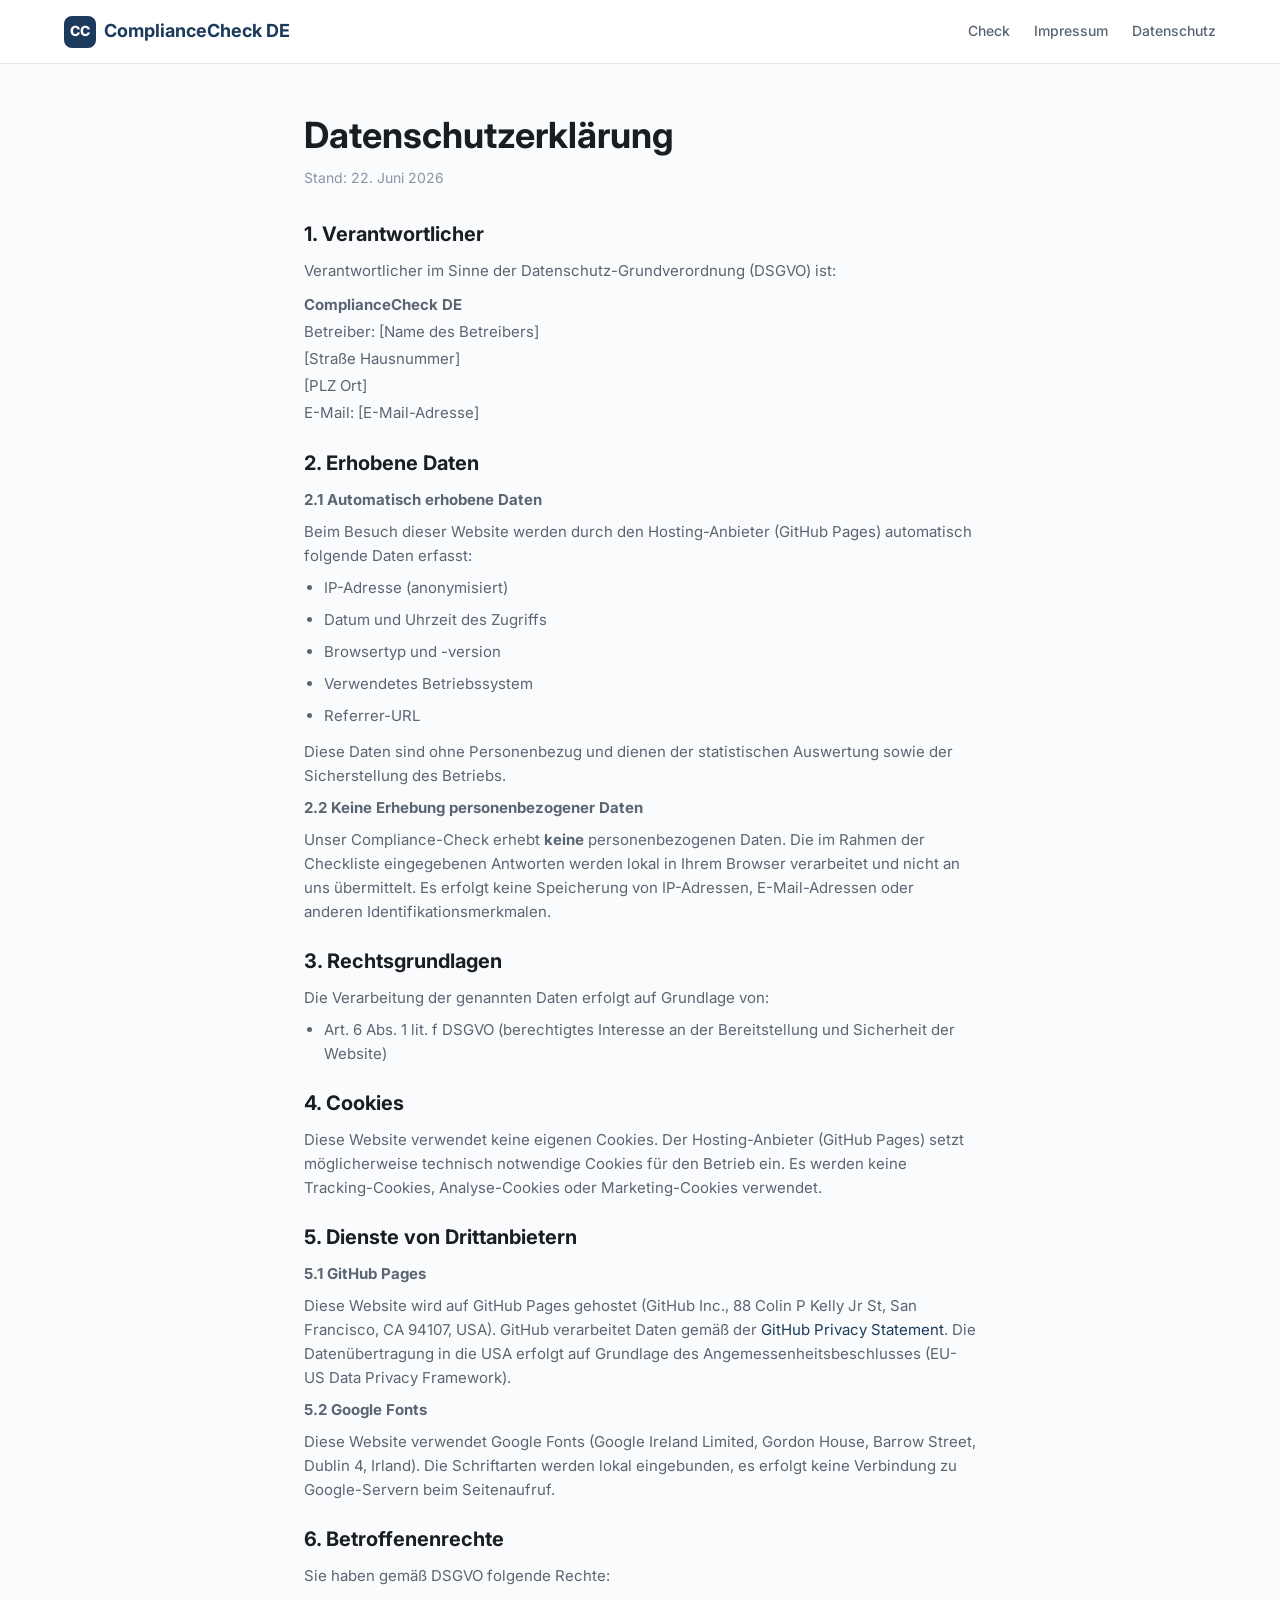
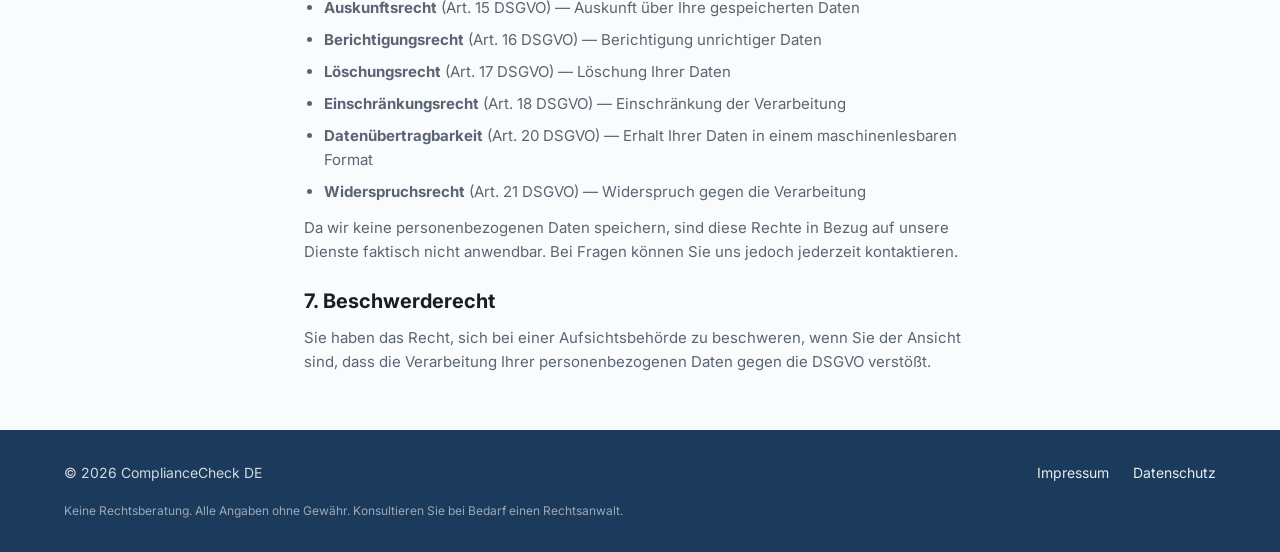
==== datenschutz.html @ 5de9559d "Initial commit: ComplianceCheck DE — interactive compliance checker for German websites" ====
<!DOCTYPE html>
<html lang="de">
<head>
<meta charset="UTF-8">
<meta name="viewport" content="width=device-width, initial-scale=1.0">
<title>Datenschutzerklärung — ComplianceCheck DE</title>
<meta name="description" content="Datenschutzerklärung von ComplianceCheck DE — Informationen zur Verarbeitung personenbezogener Daten gemäß DSGVO">
<link rel="preconnect" href="https://fonts.googleapis.com">
<link rel="preconnect" href="https://fonts.gstatic.com" crossorigin>
<link href="https://fonts.googleapis.com/css2?family=Inter:wght@400;500;600;700;800&display=swap" rel="stylesheet">
<link rel="stylesheet" href="style.css">
</head>
<body>

<header class="site-header">
  <div class="header-inner">
    <a href="/" class="logo">
      <span class="logo-icon">CC</span>
      ComplianceCheck DE
    </a>
    <nav class="nav">
      <a href="/">Check</a>
      <a href="impressum.html">Impressum</a>
      <a href="datenschutz.html" aria-current="page">Datenschutz</a>
    </nav>
  </div>
</header>

<main class="legal-page">
  <h1>Datenschutzerklärung</h1>
  <p class="stand">Stand: 22. Juni 2026</p>

  <h2>1. Verantwortlicher</h2>
  <p>Verantwortlicher im Sinne der Datenschutz-Grundverordnung (DSGVO) ist:</p>
  <address>
    <strong>ComplianceCheck DE</strong><br>
    Betreiber: [Name des Betreibers]<br>
    [Straße Hausnummer]<br>
    [PLZ Ort]<br>
    E-Mail: [E-Mail-Adresse]
  </address>

  <h2>2. Erhobene Daten</h2>
  <p><strong>2.1 Automatisch erhobene Daten</strong></p>
  <p>Beim Besuch dieser Website werden durch den Hosting-Anbieter (GitHub Pages) automatisch folgende Daten erfasst:</p>
  <ul>
    <li>IP-Adresse (anonymisiert)</li>
    <li>Datum und Uhrzeit des Zugriffs</li>
    <li>Browsertyp und -version</li>
    <li>Verwendetes Betriebssystem</li>
    <li>Referrer-URL</li>
  </ul>
  <p>Diese Daten sind ohne Personenbezug und dienen der statistischen Auswertung sowie der Sicherstellung des Betriebs.</p>

  <p><strong>2.2 Keine Erhebung personenbezogener Daten</strong></p>
  <p>Unser Compliance-Check erhebt <strong>keine</strong> personenbezogenen Daten. Die im Rahmen der Checkliste eingegebenen Antworten werden lokal in Ihrem Browser verarbeitet und nicht an uns übermittelt. Es erfolgt keine Speicherung von IP-Adressen, E-Mail-Adressen oder anderen Identifikationsmerkmalen.</p>

  <h2>3. Rechtsgrundlagen</h2>
  <p>Die Verarbeitung der genannten Daten erfolgt auf Grundlage von:</p>
  <ul>
    <li>Art. 6 Abs. 1 lit. f DSGVO (berechtigtes Interesse an der Bereitstellung und Sicherheit der Website)</li>
  </ul>

  <h2>4. Cookies</h2>
  <p>Diese Website verwendet keine eigenen Cookies. Der Hosting-Anbieter (GitHub Pages) setzt möglicherweise technisch notwendige Cookies für den Betrieb ein. Es werden keine Tracking-Cookies, Analyse-Cookies oder Marketing-Cookies verwendet.</p>

  <h2>5. Dienste von Drittanbietern</h2>
  <p><strong>5.1 GitHub Pages</strong></p>
  <p>Diese Website wird auf GitHub Pages gehostet (GitHub Inc., 88 Colin P Kelly Jr St, San Francisco, CA 94107, USA). GitHub verarbeitet Daten gemäß der <a href="https://docs.github.com/en/site-policy/privacy-policies/github-privacy-statement" target="_blank" rel="noopener">GitHub Privacy Statement</a>. Die Datenübertragung in die USA erfolgt auf Grundlage des Angemessenheitsbeschlusses (EU-US Data Privacy Framework).</p>

  <p><strong>5.2 Google Fonts</strong></p>
  <p>Diese Website verwendet Google Fonts (Google Ireland Limited, Gordon House, Barrow Street, Dublin 4, Irland). Die Schriftarten werden lokal eingebunden, es erfolgt keine Verbindung zu Google-Servern beim Seitenaufruf.</p>

  <h2>6. Betroffenenrechte</h2>
  <p>Sie haben gemäß DSGVO folgende Rechte:</p>
  <ul>
    <li><strong>Auskunftsrecht</strong> (Art. 15 DSGVO) — Auskunft über Ihre gespeicherten Daten</li>
    <li><strong>Berichtigungsrecht</strong> (Art. 16 DSGVO) — Berichtigung unrichtiger Daten</li>
    <li><strong>Löschungsrecht</strong> (Art. 17 DSGVO) — Löschung Ihrer Daten</li>
    <li><strong>Einschränkungsrecht</strong> (Art. 18 DSGVO) — Einschränkung der Verarbeitung</li>
    <li><strong>Datenübertragbarkeit</strong> (Art. 20 DSGVO) — Erhalt Ihrer Daten in einem maschinenlesbaren Format</li>
    <li><strong>Widerspruchsrecht</strong> (Art. 21 DSGVO) — Widerspruch gegen die Verarbeitung</li>
  </ul>
  <p>Da wir keine personenbezogenen Daten speichern, sind diese Rechte in Bezug auf unsere Dienste faktisch nicht anwendbar. Bei Fragen können Sie uns jedoch jederzeit kontaktieren.</p>

  <h2>7. Beschwerderecht</h2>
  <p>Sie haben das Recht, sich bei einer Aufsichtsbehörde zu beschweren, wenn Sie der Ansicht sind, dass die Verarbeitung Ihrer personenbezogenen Daten gegen die DSGVO verstößt.</p>
</main>

<footer class="legal-footer">
  <div class="footer-inner">
    <span>&copy; 2026 ComplianceCheck DE</span>
    <div class="footer-links">
      <a href="impressum.html">Impressum</a>
      <a href="datenschutz.html">Datenschutz</a>
    </div>
  </div>
  <div class="footer-disclaimer">
    Keine Rechtsberatung. Alle Angaben ohne Gewähr. Konsultieren Sie bei Bedarf einen Rechtsanwalt.
  </div>
</footer>

</body>
</html>
---- style.css ----
*, *::before, *::after {
  box-sizing: border-box;
  margin: 0;
  padding: 0;
}

html {
  font-size: 16px;
  -webkit-text-size-adjust: 100%;
  scroll-behavior: smooth;
}

body {
  font-family: 'Inter', -apple-system, BlinkMacSystemFont, 'Segoe UI', system-ui, sans-serif;
  font-size: 1rem;
  line-height: 1.6;
  color: #1A1D23;
  background: #FAFBFC;
  min-height: 100vh;
  display: flex;
  flex-direction: column;
  -webkit-font-smoothing: antialiased;
  -moz-osx-font-smoothing: grayscale;
}

:root {
  --color-primary: #1B3A5C;
  --color-primary-hover: #152E4A;
  --color-primary-light: #E8EEF5;
  --color-primary-text: #FFFFFF;
  --color-accent: #C89B3C;
  --color-accent-hover: #B08830;
  --color-accent-light: #FDF6E3;
  --color-bg: #FAFBFC;
  --color-surface: #FFFFFF;
  --color-surface-hover: #F5F7FA;
  --color-surface-alt: #F0F2F5;
  --color-border: #D1D9E6;
  --color-border-light: #E4E9F0;
  --color-text: #1A1D23;
  --color-text-secondary: #5A6573;
  --color-text-muted: #8B95A5;
  --color-text-inverse: #FFFFFF;
  --color-success: #2D7D46;
  --color-success-light: #E8F5EC;
  --color-warning: #B8860B;
  --color-warning-light: #FEF8E7;
  --color-error: #C13B3B;
  --color-error-light: #FDE8E8;
  --color-info: #2563EB;
  --color-info-light: #E8F0FE;
  --font-sans: 'Inter', -apple-system, BlinkMacSystemFont, 'Segoe UI', system-ui, sans-serif;
  --font-mono: 'JetBrains Mono', 'Fira Code', monospace;
  --radius-sm: 6px;
  --radius-md: 8px;
  --radius-lg: 12px;
  --radius-xl: 16px;
  --radius-full: 9999px;
  --shadow-sm: 0 1px 2px rgba(27, 58, 92, 0.05);
  --shadow-md: 0 2px 8px rgba(27, 58, 92, 0.08), 0 1px 3px rgba(27, 58, 92, 0.04);
  --shadow-lg: 0 8px 24px rgba(27, 58, 92, 0.10), 0 2px 6px rgba(27, 58, 92, 0.06);
  --shadow-xl: 0 16px 48px rgba(27, 58, 92, 0.14), 0 4px 12px rgba(27, 58, 92, 0.08);
  --max-width: 1200px;
  --header-height: 64px;
}

img, svg { display: block; max-width: 100%; }
a { color: var(--color-primary); text-decoration: none; }
a:hover { text-decoration: underline; }
h1, h2, h3, h4, h5, h6 { color: var(--color-text); font-weight: 700; line-height: 1.3; }
h1 { font-size: 2.25rem; }
h2 { font-size: 1.875rem; }
h3 { font-size: 1.5rem; }
h4 { font-size: 1.25rem; }

.container {
  max-width: var(--max-width);
  margin: 0 auto;
  padding: 0 1.5rem;
  width: 100%;
}

.site-header {
  background: var(--color-surface);
  border-bottom: 1px solid var(--color-border-light);
  position: sticky;
  top: 0;
  z-index: 100;
  height: var(--header-height);
}

.header-inner {
  max-width: var(--max-width);
  margin: 0 auto;
  padding: 0 1.5rem;
  display: flex;
  align-items: center;
  justify-content: space-between;
  height: 100%;
}

.logo {
  display: flex;
  align-items: center;
  gap: 0.5rem;
  font-size: 1.125rem;
  font-weight: 700;
  color: var(--color-primary);
  text-decoration: none;
}

.logo-icon {
  width: 32px;
  height: 32px;
  background: var(--color-primary);
  border-radius: var(--radius-md);
  display: flex;
  align-items: center;
  justify-content: center;
  color: white;
  font-size: 0.875rem;
  font-weight: 800;
}

.nav { display: flex; gap: 1.5rem; align-items: center; }
.nav a { font-size: 0.875rem; color: var(--color-text-secondary); font-weight: 500; }
.nav a:hover { color: var(--color-primary); text-decoration: none; }

.hero {
  background: linear-gradient(135deg, var(--color-primary) 0%, #0F2A44 100%);
  color: white;
  padding: 4rem 0 3rem;
  text-align: center;
}

.hero h1 {
  color: white;
  font-size: 2.5rem;
  margin-bottom: 0.75rem;
}

.hero p {
  font-size: 1.125rem;
  color: rgba(255, 255, 255, 0.85);
  max-width: 600px;
  margin: 0 auto 2rem;
}

.type-grid {
  display: grid;
  grid-template-columns: repeat(auto-fit, minmax(160px, 1fr));
  gap: 1rem;
  max-width: 700px;
  margin: 0 auto;
}

.type-card {
  background: rgba(255, 255, 255, 0.12);
  border: 2px solid rgba(255, 255, 255, 0.2);
  border-radius: var(--radius-lg);
  padding: 1.25rem 1rem;
  cursor: pointer;
  transition: all 0.2s ease;
  text-align: center;
  color: white;
}

.type-card:hover {
  background: rgba(255, 255, 255, 0.2);
  border-color: rgba(255, 255, 255, 0.4);
  transform: translateY(-2px);
}

.type-card.selected {
  background: var(--color-accent);
  border-color: var(--color-accent);
}

.type-icon {
  font-size: 2rem;
  margin-bottom: 0.5rem;
  line-height: 1;
}

.type-label {
  font-size: 0.875rem;
  font-weight: 600;
}

.section {
  padding: 3rem 0;
}

.section-alt {
  background: var(--color-surface);
  border-top: 1px solid var(--color-border-light);
  border-bottom: 1px solid var(--color-border-light);
}

.features-grid {
  display: grid;
  grid-template-columns: repeat(auto-fit, minmax(280px, 1fr));
  gap: 1.5rem;
  margin-top: 2rem;
}

.feature-card {
  background: var(--color-surface);
  border: 1px solid var(--color-border);
  border-radius: var(--radius-lg);
  padding: 1.5rem;
  transition: box-shadow 0.2s ease, transform 0.2s ease;
}

.feature-card:hover {
  box-shadow: var(--shadow-md);
  transform: translateY(-2px);
}

.feature-icon {
  font-size: 2rem;
  margin-bottom: 0.75rem;
}

.feature-card h3 {
  font-size: 1.125rem;
  margin-bottom: 0.5rem;
}

.feature-card p {
  font-size: 0.875rem;
  color: var(--color-text-secondary);
}

.legal-footer {
  background: var(--color-primary);
  color: rgba(255,255,255,0.8);
  padding: 2rem 0;
  margin-top: auto;
  font-size: 0.875rem;
}

.legal-footer a {
  color: rgba(255,255,255,0.9);
}

.legal-footer a:hover {
  color: white;
}

.footer-inner {
  max-width: var(--max-width);
  margin: 0 auto;
  padding: 0 1.5rem;
  display: flex;
  justify-content: space-between;
  flex-wrap: wrap;
  gap: 1rem;
}

.footer-links {
  display: flex;
  gap: 1.5rem;
}

.footer-disclaimer {
  margin-top: 1rem;
  max-width: var(--max-width);
  margin-left: auto;
  margin-right: auto;
  padding: 0 1.5rem;
  font-size: 0.75rem;
  opacity: 0.7;
}

.checklist-section {
  display: none;
  padding: 2rem 0;
}

.checklist-section.active {
  display: block;
}

.checklist-layout {
  display: grid;
  grid-template-columns: 280px 1fr;
  gap: 2rem;
  align-items: start;
}

.steps-sidebar {
  background: var(--color-surface);
  border: 1px solid var(--color-border);
  border-radius: var(--radius-lg);
  padding: 1.5rem;
  position: sticky;
  top: calc(var(--header-height) + 1.5rem);
}

.step-progress-label {
  font-size: 0.875rem;
  color: var(--color-text-secondary);
  margin-bottom: 1rem;
}

.step-item {
  display: flex;
  align-items: center;
  gap: 0.75rem;
  padding: 0.625rem 0.75rem;
  border-radius: var(--radius-md);
  font-size: 0.875rem;
  color: var(--color-text-muted);
  cursor: pointer;
  transition: all 0.15s ease;
}

.step-item:hover {
  background: var(--color-primary-light);
}

.step-item.active {
  background: var(--color-primary-light);
  color: var(--color-primary);
  font-weight: 600;
}

.step-item.completed {
  color: var(--color-success);
}

.step-number {
  width: 28px;
  height: 28px;
  border-radius: 50%;
  display: flex;
  align-items: center;
  justify-content: center;
  font-size: 0.75rem;
  font-weight: 600;
  flex-shrink: 0;
  background: var(--color-surface-alt);
  color: var(--color-text-muted);
}

.step-item.active .step-number {
  background: var(--color-primary);
  color: white;
}

.step-item.completed .step-number {
  background: var(--color-success);
  color: white;
}

.question-card {
  background: var(--color-surface);
  border: 1px solid var(--color-border);
  border-radius: var(--radius-lg);
  padding: 2rem;
}

.question-card h3 {
  font-size: 1.25rem;
  margin-bottom: 1.5rem;
  padding-bottom: 1rem;
  border-bottom: 1px solid var(--color-border-light);
}

.checklist-items {
  display: flex;
  flex-direction: column;
  gap: 0.5rem;
}

.check-item {
  display: flex;
  align-items: flex-start;
  gap: 0.75rem;
  padding: 0.75rem 1rem;
  border-radius: var(--radius-md);
  cursor: pointer;
  transition: background 0.15s ease;
}

.check-item:hover {
  background: var(--color-primary-light);
}

.check-input {
  position: absolute;
  opacity: 0;
  width: 0;
  height: 0;
}

.check-visual {
  flex-shrink: 0;
  width: 22px;
  height: 22px;
  border: 2px solid var(--color-border);
  border-radius: 4px;
  display: flex;
  align-items: center;
  justify-content: center;
  transition: all 0.15s ease;
  margin-top: 2px;
}

.check-input:checked + .check-visual {
  background: var(--color-success);
  border-color: var(--color-success);
}

.check-input:checked + .check-visual::after {
  content: '';
  width: 6px;
  height: 10px;
  border: solid white;
  border-width: 0 2px 2px 0;
  transform: rotate(45deg);
  margin-top: -2px;
}

.check-label {
  font-size: 0.9375rem;
  line-height: 1.5;
}

.check-desc {
  font-size: 0.8125rem;
  color: var(--color-text-muted);
  margin-top: 2px;
}

.nav-buttons {
  display: flex;
  justify-content: space-between;
  margin-top: 2rem;
  padding-top: 1.5rem;
  border-top: 1px solid var(--color-border-light);
}

.btn {
  display: inline-flex;
  align-items: center;
  justify-content: center;
  gap: 0.5rem;
  padding: 0.75rem 1.5rem;
  border: none;
  border-radius: var(--radius-md);
  font-family: var(--font-sans);
  font-size: 0.9375rem;
  font-weight: 600;
  line-height: 1;
  cursor: pointer;
  transition: all 0.15s ease;
  text-decoration: none;
  white-space: nowrap;
}

.btn:focus-visible {
  outline: none;
  box-shadow: 0 0 0 3px rgba(27, 58, 92, 0.15);
}

.btn-primary {
  background: var(--color-primary);
  color: var(--color-primary-text);
}

.btn-primary:hover {
  background: var(--color-primary-hover);
}

.btn-secondary {
  background: transparent;
  color: var(--color-primary);
  border: 1.5px solid var(--color-border);
}

.btn-secondary:hover {
  background: var(--color-primary-light);
  border-color: var(--color-primary);
}

.btn-accent {
  background: var(--color-accent);
  color: white;
}

.btn-accent:hover {
  background: var(--color-accent-hover);
}

.btn:disabled {
  opacity: 0.5;
  cursor: not-allowed;
}

.results-section {
  display: none;
  padding: 2rem 0;
}

.results-section.active {
  display: block;
}

.results-header {
  text-align: center;
  margin-bottom: 2rem;
}

.results-score {
  display: inline-flex;
  align-items: center;
  gap: 1rem;
  background: var(--color-surface);
  border: 1px solid var(--color-border);
  border-radius: var(--radius-xl);
  padding: 1.5rem 2.5rem;
  margin-bottom: 1.5rem;
}

.score-circle {
  width: 72px;
  height: 72px;
  border-radius: 50%;
  display: flex;
  align-items: center;
  justify-content: center;
  font-size: 1.5rem;
  font-weight: 800;
  flex-shrink: 0;
}

.score-circle.high {
  background: var(--color-success-light);
  color: var(--color-success);
}

.score-circle.medium {
  background: var(--color-warning-light);
  color: var(--color-warning);
}

.score-circle.low {
  background: var(--color-error-light);
  color: var(--color-error);
}

.score-text {
  text-align: left;
}

.score-text h3 {
  font-size: 1.25rem;
  margin-bottom: 0.25rem;
}

.score-text p {
  font-size: 0.875rem;
  color: var(--color-text-secondary);
}

.result-category {
  background: var(--color-surface);
  border: 1px solid var(--color-border);
  border-radius: var(--radius-lg);
  margin-bottom: 1rem;
  overflow: hidden;
}

.category-header {
  padding: 1rem 1.5rem;
  display: flex;
  align-items: center;
  justify-content: space-between;
  cursor: pointer;
  border-bottom: 1px solid var(--color-border-light);
}

.category-header h3 {
  font-size: 1.0625rem;
  display: flex;
  align-items: center;
  gap: 0.5rem;
}

.category-status {
  font-size: 0.8125rem;
  font-weight: 600;
  padding: 0.25rem 0.75rem;
  border-radius: var(--radius-full);
}

.category-status.erfuellt {
  background: var(--color-success-light);
  color: var(--color-success);
}

.category-status.teilweise {
  background: var(--color-warning-light);
  color: var(--color-warning);
}

.category-status.offen {
  background: var(--color-error-light);
  color: var(--color-error);
}

.category-items {
  padding: 0.5rem 1.5rem 1rem;
}

.result-item {
  display: flex;
  align-items: center;
  gap: 0.75rem;
  padding: 0.5rem 0;
  font-size: 0.9375rem;
}

.result-item .status-icon {
  flex-shrink: 0;
  width: 20px;
  height: 20px;
  border-radius: 50%;
  display: flex;
  align-items: center;
  justify-content: center;
  font-size: 0.75rem;
}

.status-icon.checked {
  background: var(--color-success-light);
  color: var(--color-success);
}

.status-icon.unchecked {
  background: var(--color-error-light);
  color: var(--color-error);
}

.result-actions {
  text-align: center;
  margin-top: 2rem;
  display: flex;
  gap: 1rem;
  justify-content: center;
  flex-wrap: wrap;
}

.legal-page {
  max-width: 720px;
  margin: 3rem auto;
  padding: 0 1.5rem;
}

.legal-page h1 {
  margin-bottom: 0.5rem;
}

.legal-page .stand {
  font-size: 0.875rem;
  color: var(--color-text-muted);
  margin-bottom: 2rem;
}

.legal-page h2 {
  font-size: 1.25rem;
  margin: 1.5rem 0 0.75rem;
}

.legal-page p, .legal-page li {
  font-size: 0.9375rem;
  color: var(--color-text-secondary);
  margin-bottom: 0.5rem;
}

.legal-page ul {
  padding-left: 1.25rem;
  margin-bottom: 0.75rem;
}

.legal-page address {
  font-style: normal;
  font-size: 0.9375rem;
  color: var(--color-text-secondary);
  margin-bottom: 0.75rem;
  line-height: 1.8;
}

.template-block {
  background: var(--color-surface-alt);
  border: 1px solid var(--color-border);
  border-radius: var(--radius-md);
  padding: 1rem;
  font-family: var(--font-mono);
  font-size: 0.8125rem;
  line-height: 1.6;
  white-space: pre-wrap;
  margin: 1rem 0;
  position: relative;
}

.copy-btn {
  position: absolute;
  top: 0.5rem;
  right: 0.5rem;
  background: var(--color-surface);
  border: 1px solid var(--color-border);
  border-radius: var(--radius-sm);
  padding: 0.375rem 0.75rem;
  font-size: 0.75rem;
  cursor: pointer;
  font-family: var(--font-sans);
}

.copy-btn:hover {
  background: var(--color-primary-light);
}

.page-title {
  text-align: center;
  margin-bottom: 2rem;
}

.page-title h1 {
  font-size: 2rem;
}

.page-title p {
  color: var(--color-text-secondary);
}

@media (max-width: 768px) {
  .checklist-layout {
    grid-template-columns: 1fr;
  }
  .steps-sidebar {
    position: static;
  }
  .hero h1 { font-size: 1.75rem; }
  .type-grid { grid-template-columns: repeat(2, 1fr); }
  .results-score { flex-direction: column; text-align: center; }
  .score-text { text-align: center; }
  .nav { gap: 0.75rem; }
  .nav a { font-size: 0.8125rem; }
  .feature-card:hover { transform: none; }
}
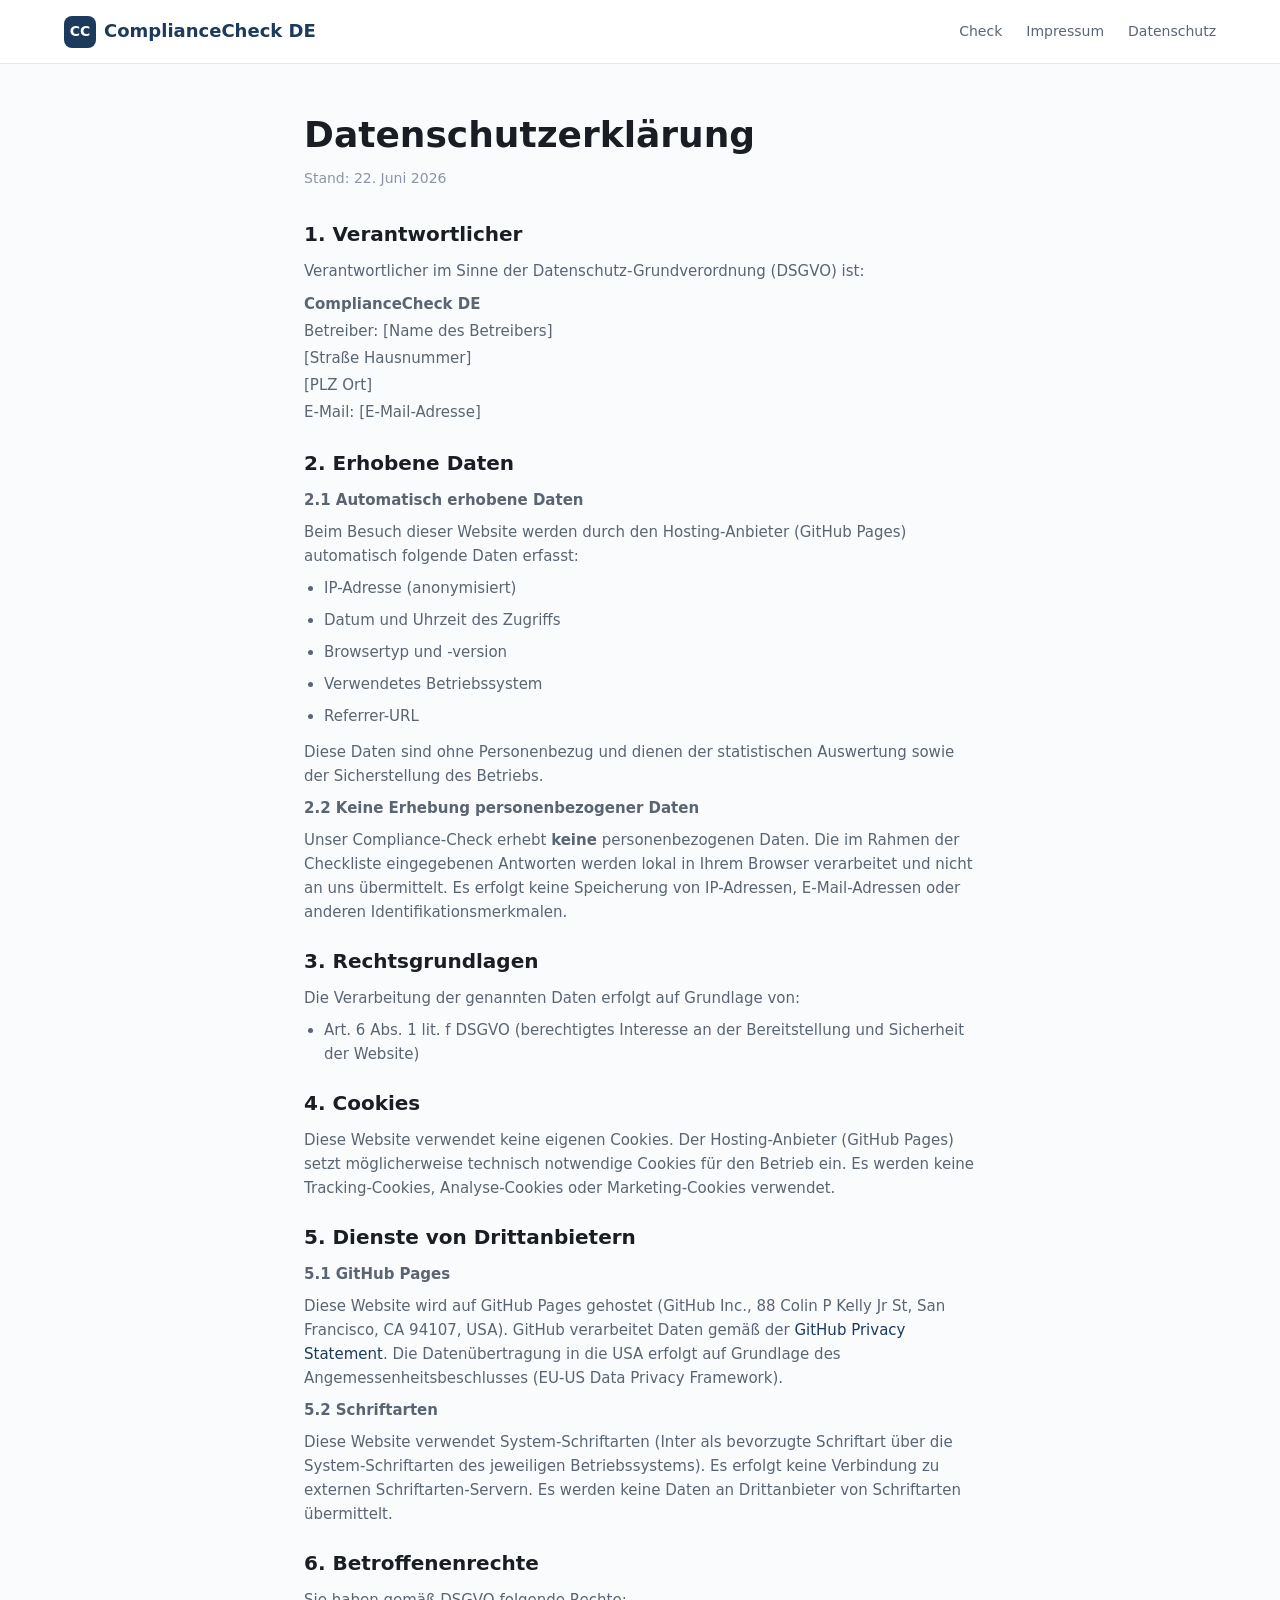
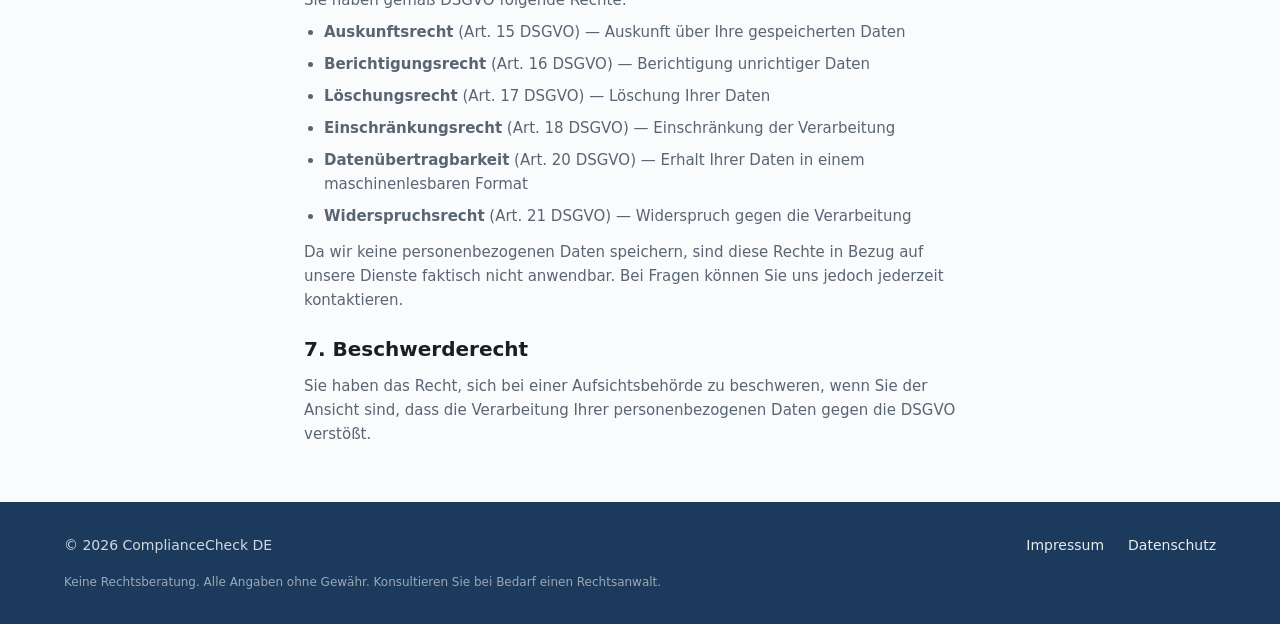
==== commit c9279901: "Fix: remove Google Fonts CDN (privacy), fix AGB template keys, update datenschutz" ====
--- a/datenschutz.html
+++ b/datenschutz.html
@@ -5,9 +5,7 @@
 <meta name="viewport" content="width=device-width, initial-scale=1.0">
 <title>Datenschutzerklärung — ComplianceCheck DE</title>
 <meta name="description" content="Datenschutzerklärung von ComplianceCheck DE — Informationen zur Verarbeitung personenbezogener Daten gemäß DSGVO">
-<link rel="preconnect" href="https://fonts.googleapis.com">
-<link rel="preconnect" href="https://fonts.gstatic.com" crossorigin>
-<link href="https://fonts.googleapis.com/css2?family=Inter:wght@400;500;600;700;800&display=swap" rel="stylesheet">
+<!-- Fonts are loaded from system fallbacks for privacy (no external CDN) -->
 <link rel="stylesheet" href="style.css">
 </head>
 <body>
@@ -68,8 +66,8 @@
   <p><strong>5.1 GitHub Pages</strong></p>
   <p>Diese Website wird auf GitHub Pages gehostet (GitHub Inc., 88 Colin P Kelly Jr St, San Francisco, CA 94107, USA). GitHub verarbeitet Daten gemäß der <a href="https://docs.github.com/en/site-policy/privacy-policies/github-privacy-statement" target="_blank" rel="noopener">GitHub Privacy Statement</a>. Die Datenübertragung in die USA erfolgt auf Grundlage des Angemessenheitsbeschlusses (EU-US Data Privacy Framework).</p>
 
-  <p><strong>5.2 Google Fonts</strong></p>
-  <p>Diese Website verwendet Google Fonts (Google Ireland Limited, Gordon House, Barrow Street, Dublin 4, Irland). Die Schriftarten werden lokal eingebunden, es erfolgt keine Verbindung zu Google-Servern beim Seitenaufruf.</p>
+  <p><strong>5.2 Schriftarten</strong></p>
+  <p>Diese Website verwendet System-Schriftarten (Inter als bevorzugte Schriftart über die System-Schriftarten des jeweiligen Betriebssystems). Es erfolgt keine Verbindung zu externen Schriftarten-Servern. Es werden keine Daten an Drittanbieter von Schriftarten übermittelt.</p>
 
   <h2>6. Betroffenenrechte</h2>
   <p>Sie haben gemäß DSGVO folgende Rechte:</p>
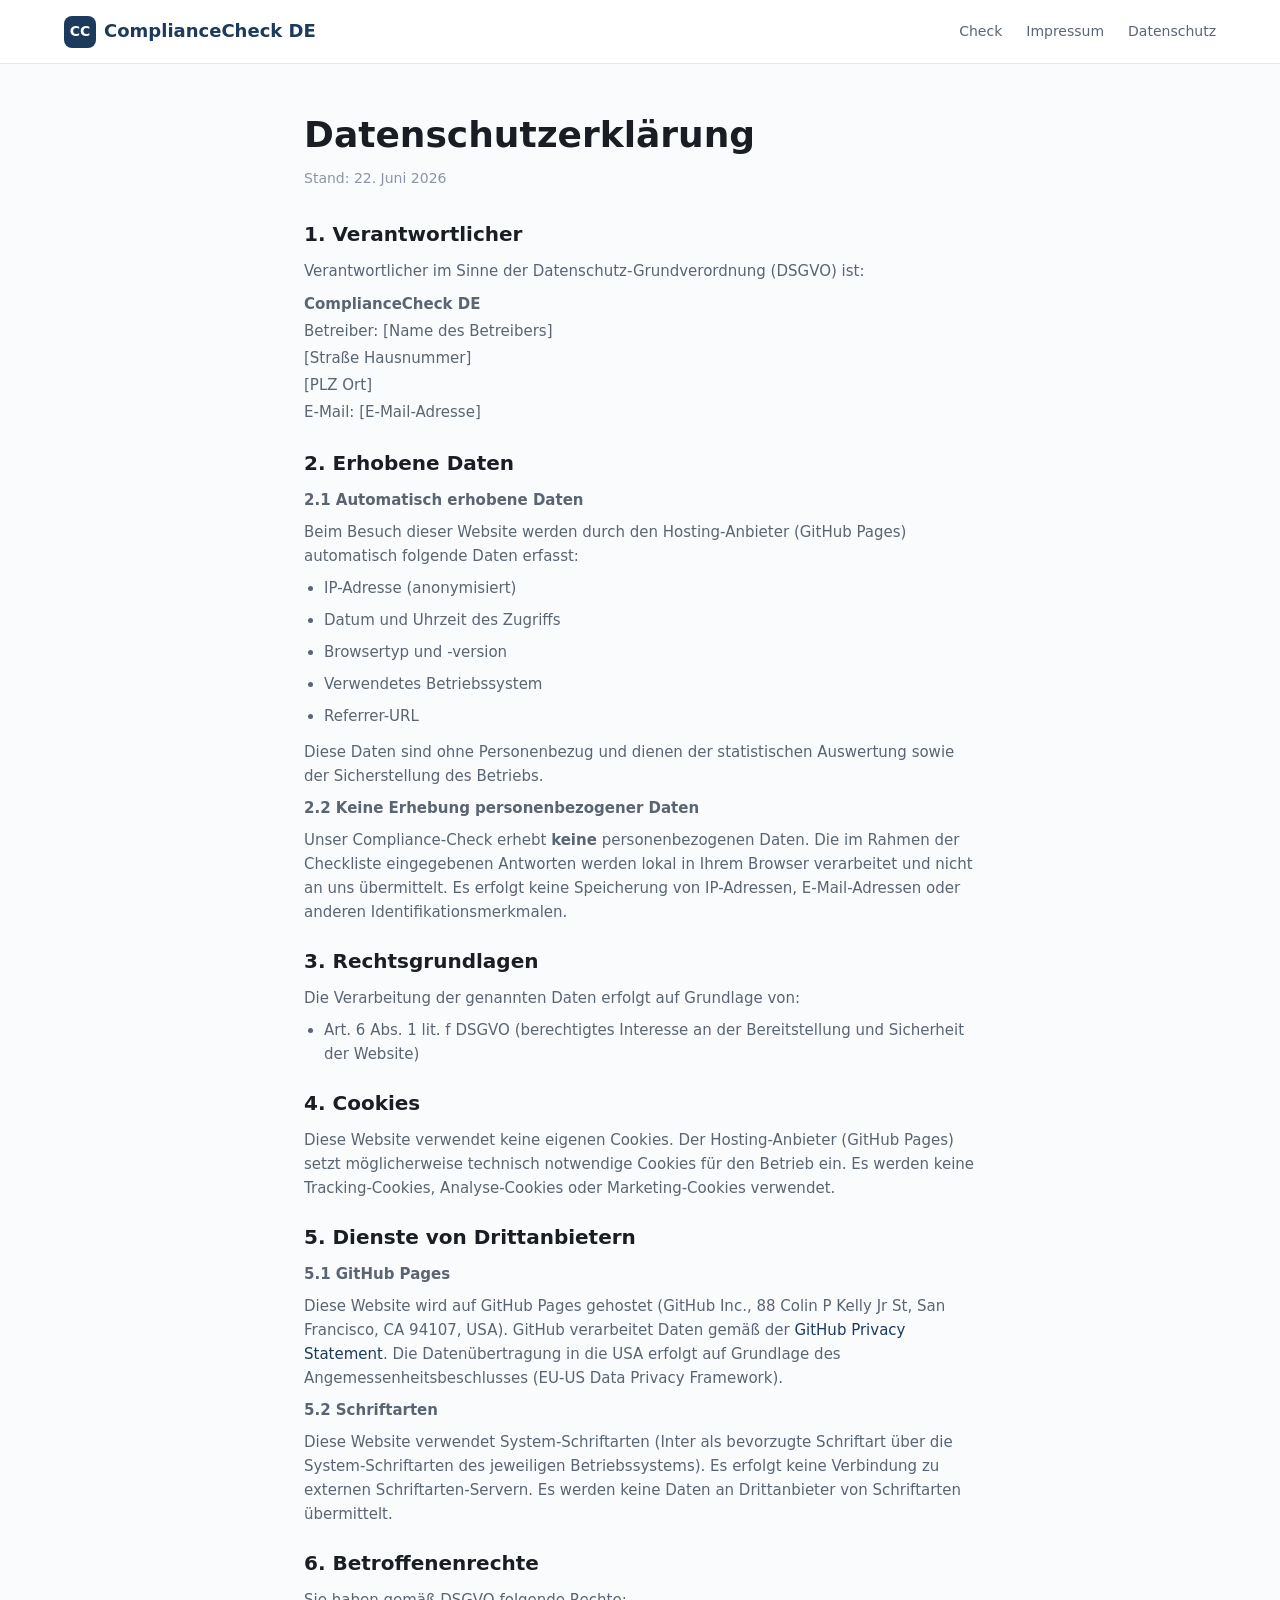
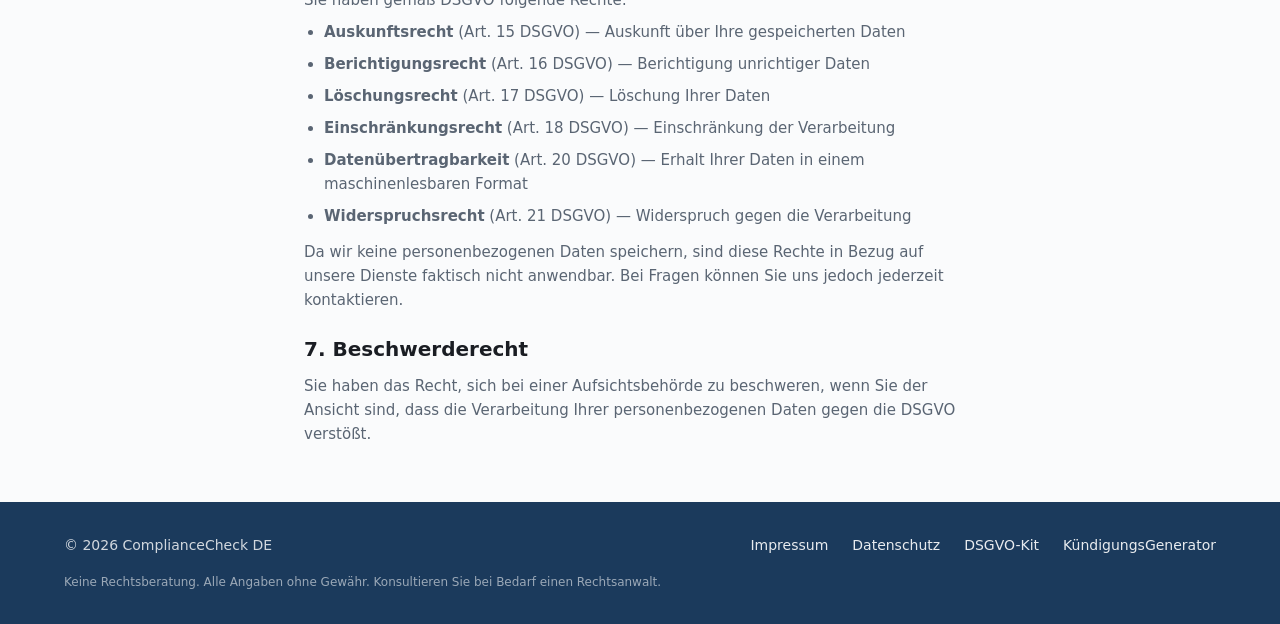
==== commit 82d23fa7: "Add SEO meta tags (OG, keywords, canonical) + cross-linking to DSGVO-Kit & KündigungsGenerator" ====
--- a/datenschutz.html
+++ b/datenschutz.html
@@ -5,6 +5,8 @@
 <meta name="viewport" content="width=device-width, initial-scale=1.0">
 <title>Datenschutzerklärung — ComplianceCheck DE</title>
 <meta name="description" content="Datenschutzerklärung von ComplianceCheck DE — Informationen zur Verarbeitung personenbezogener Daten gemäß DSGVO">
+<meta name="keywords" content="Datenschutz, DSGVO, Datenschutzerklärung, ComplianceCheck">
+<link rel="canonical" href="https://creativecodingsolutions.github.io/compliancecheck-de/datenschutz.html">
 <!-- Fonts are loaded from system fallbacks for privacy (no external CDN) -->
 <link rel="stylesheet" href="style.css">
 </head>
@@ -91,6 +93,8 @@
     <div class="footer-links">
       <a href="impressum.html">Impressum</a>
       <a href="datenschutz.html">Datenschutz</a>
+      <a href="https://creativecodingsolutions.github.io/dsgvo-kit/" target="_blank" rel="noopener">DSGVO-Kit</a>
+      <a href="https://creativecodingsolutions.github.io/kuendigungsgenerator/" target="_blank" rel="noopener">KündigungsGenerator</a>
     </div>
   </div>
   <div class="footer-disclaimer">
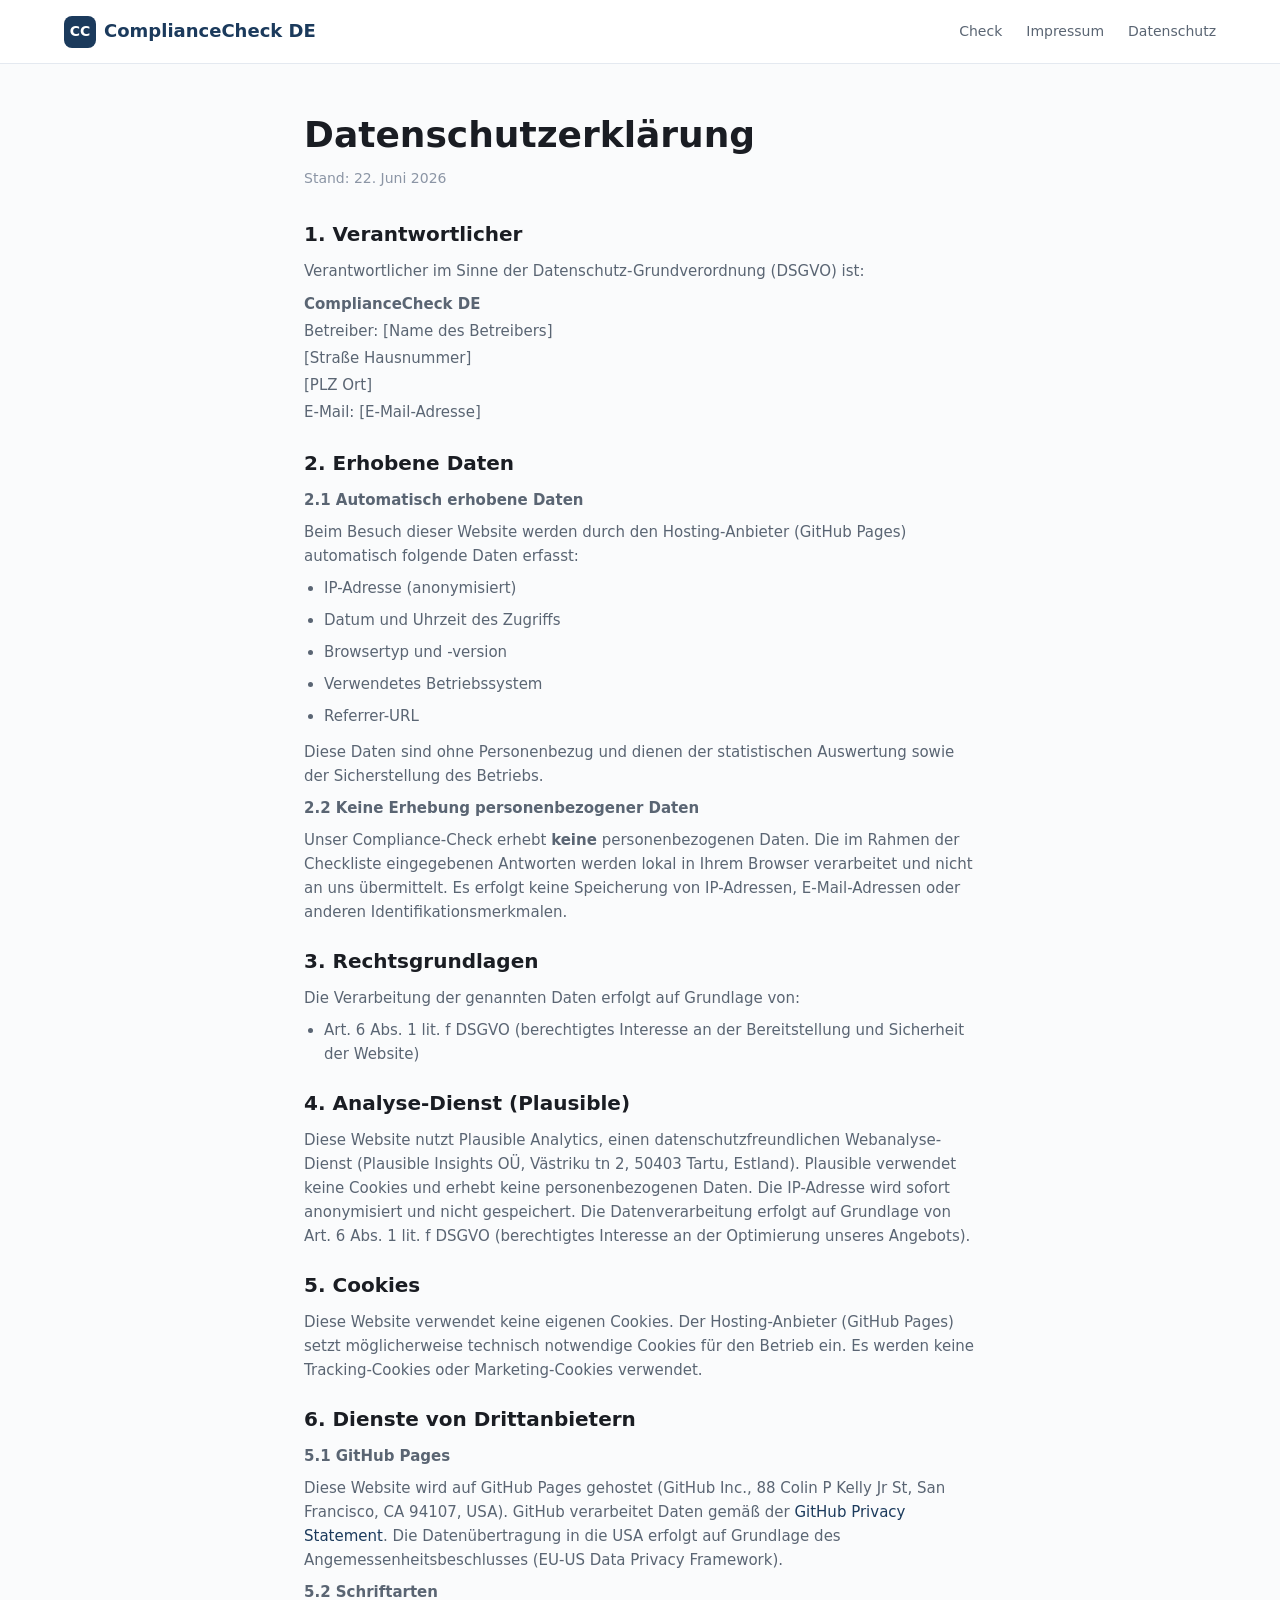
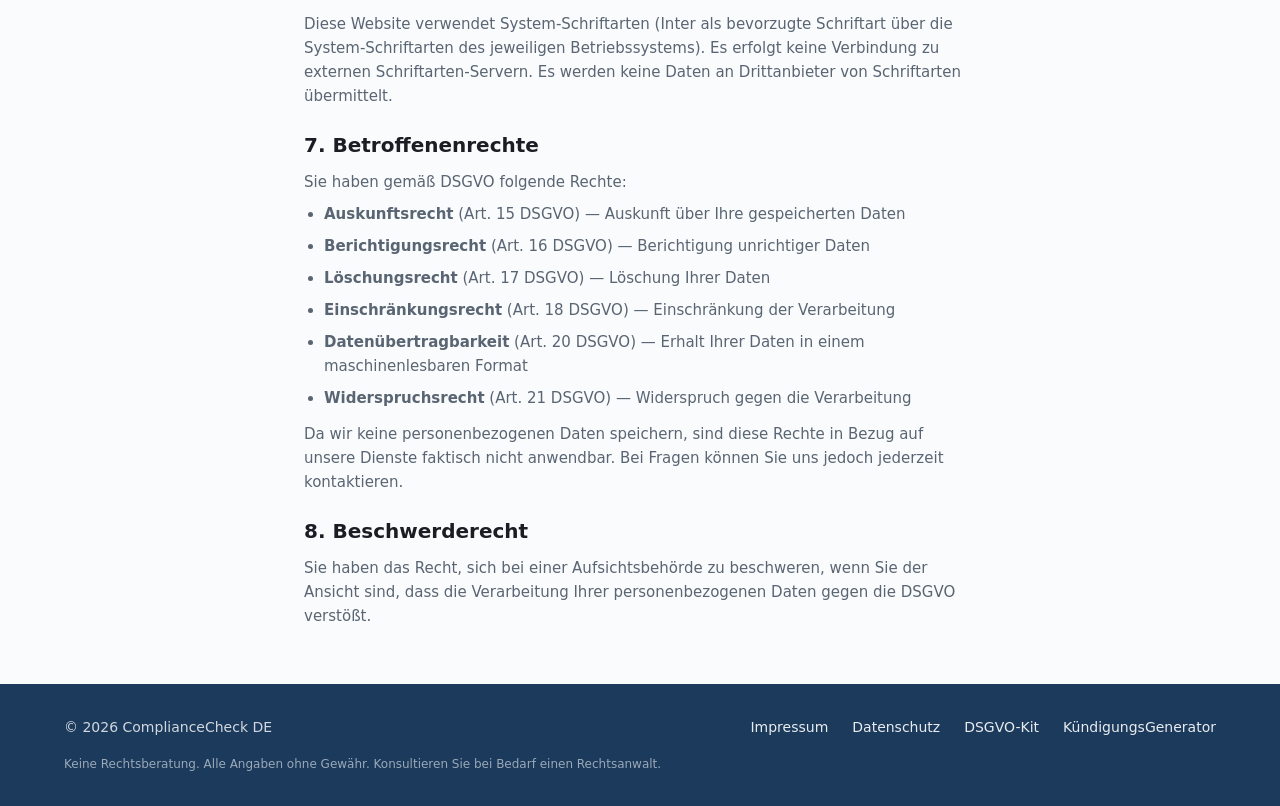
==== commit c5cf4e4a: "Add Plausible analytics + update Datenschutz to include analytics disclosure" ====
--- a/datenschutz.html
+++ b/datenschutz.html
@@ -7,6 +7,7 @@
 <meta name="description" content="Datenschutzerklärung von ComplianceCheck DE — Informationen zur Verarbeitung personenbezogener Daten gemäß DSGVO">
 <meta name="keywords" content="Datenschutz, DSGVO, Datenschutzerklärung, ComplianceCheck">
 <link rel="canonical" href="https://creativecodingsolutions.github.io/compliancecheck-de/datenschutz.html">
+<script defer data-domain="compliancecheck-de.creativecodingsolutions.github.io" src="https://plausible.io/js/script.js"></script>
 <!-- Fonts are loaded from system fallbacks for privacy (no external CDN) -->
 <link rel="stylesheet" href="style.css">
 </head>
@@ -61,17 +62,20 @@
     <li>Art. 6 Abs. 1 lit. f DSGVO (berechtigtes Interesse an der Bereitstellung und Sicherheit der Website)</li>
   </ul>
 
-  <h2>4. Cookies</h2>
-  <p>Diese Website verwendet keine eigenen Cookies. Der Hosting-Anbieter (GitHub Pages) setzt möglicherweise technisch notwendige Cookies für den Betrieb ein. Es werden keine Tracking-Cookies, Analyse-Cookies oder Marketing-Cookies verwendet.</p>
+  <h2>4. Analyse-Dienst (Plausible)</h2>
+  <p>Diese Website nutzt Plausible Analytics, einen datenschutzfreundlichen Webanalyse-Dienst (Plausible Insights OÜ, Västriku tn 2, 50403 Tartu, Estland). Plausible verwendet keine Cookies und erhebt keine personenbezogenen Daten. Die IP-Adresse wird sofort anonymisiert und nicht gespeichert. Die Datenverarbeitung erfolgt auf Grundlage von Art. 6 Abs. 1 lit. f DSGVO (berechtigtes Interesse an der Optimierung unseres Angebots).</p>
 
-  <h2>5. Dienste von Drittanbietern</h2>
+  <h2>5. Cookies</h2>
+  <p>Diese Website verwendet keine eigenen Cookies. Der Hosting-Anbieter (GitHub Pages) setzt möglicherweise technisch notwendige Cookies für den Betrieb ein. Es werden keine Tracking-Cookies oder Marketing-Cookies verwendet.</p>
+
+  <h2>6. Dienste von Drittanbietern</h2>
   <p><strong>5.1 GitHub Pages</strong></p>
   <p>Diese Website wird auf GitHub Pages gehostet (GitHub Inc., 88 Colin P Kelly Jr St, San Francisco, CA 94107, USA). GitHub verarbeitet Daten gemäß der <a href="https://docs.github.com/en/site-policy/privacy-policies/github-privacy-statement" target="_blank" rel="noopener">GitHub Privacy Statement</a>. Die Datenübertragung in die USA erfolgt auf Grundlage des Angemessenheitsbeschlusses (EU-US Data Privacy Framework).</p>
 
   <p><strong>5.2 Schriftarten</strong></p>
   <p>Diese Website verwendet System-Schriftarten (Inter als bevorzugte Schriftart über die System-Schriftarten des jeweiligen Betriebssystems). Es erfolgt keine Verbindung zu externen Schriftarten-Servern. Es werden keine Daten an Drittanbieter von Schriftarten übermittelt.</p>
 
-  <h2>6. Betroffenenrechte</h2>
+  <h2>7. Betroffenenrechte</h2>
   <p>Sie haben gemäß DSGVO folgende Rechte:</p>
   <ul>
     <li><strong>Auskunftsrecht</strong> (Art. 15 DSGVO) — Auskunft über Ihre gespeicherten Daten</li>
@@ -83,7 +87,7 @@
   </ul>
   <p>Da wir keine personenbezogenen Daten speichern, sind diese Rechte in Bezug auf unsere Dienste faktisch nicht anwendbar. Bei Fragen können Sie uns jedoch jederzeit kontaktieren.</p>
 
-  <h2>7. Beschwerderecht</h2>
+  <h2>8. Beschwerderecht</h2>
   <p>Sie haben das Recht, sich bei einer Aufsichtsbehörde zu beschweren, wenn Sie der Ansicht sind, dass die Verarbeitung Ihrer personenbezogenen Daten gegen die DSGVO verstößt.</p>
 </main>
 
